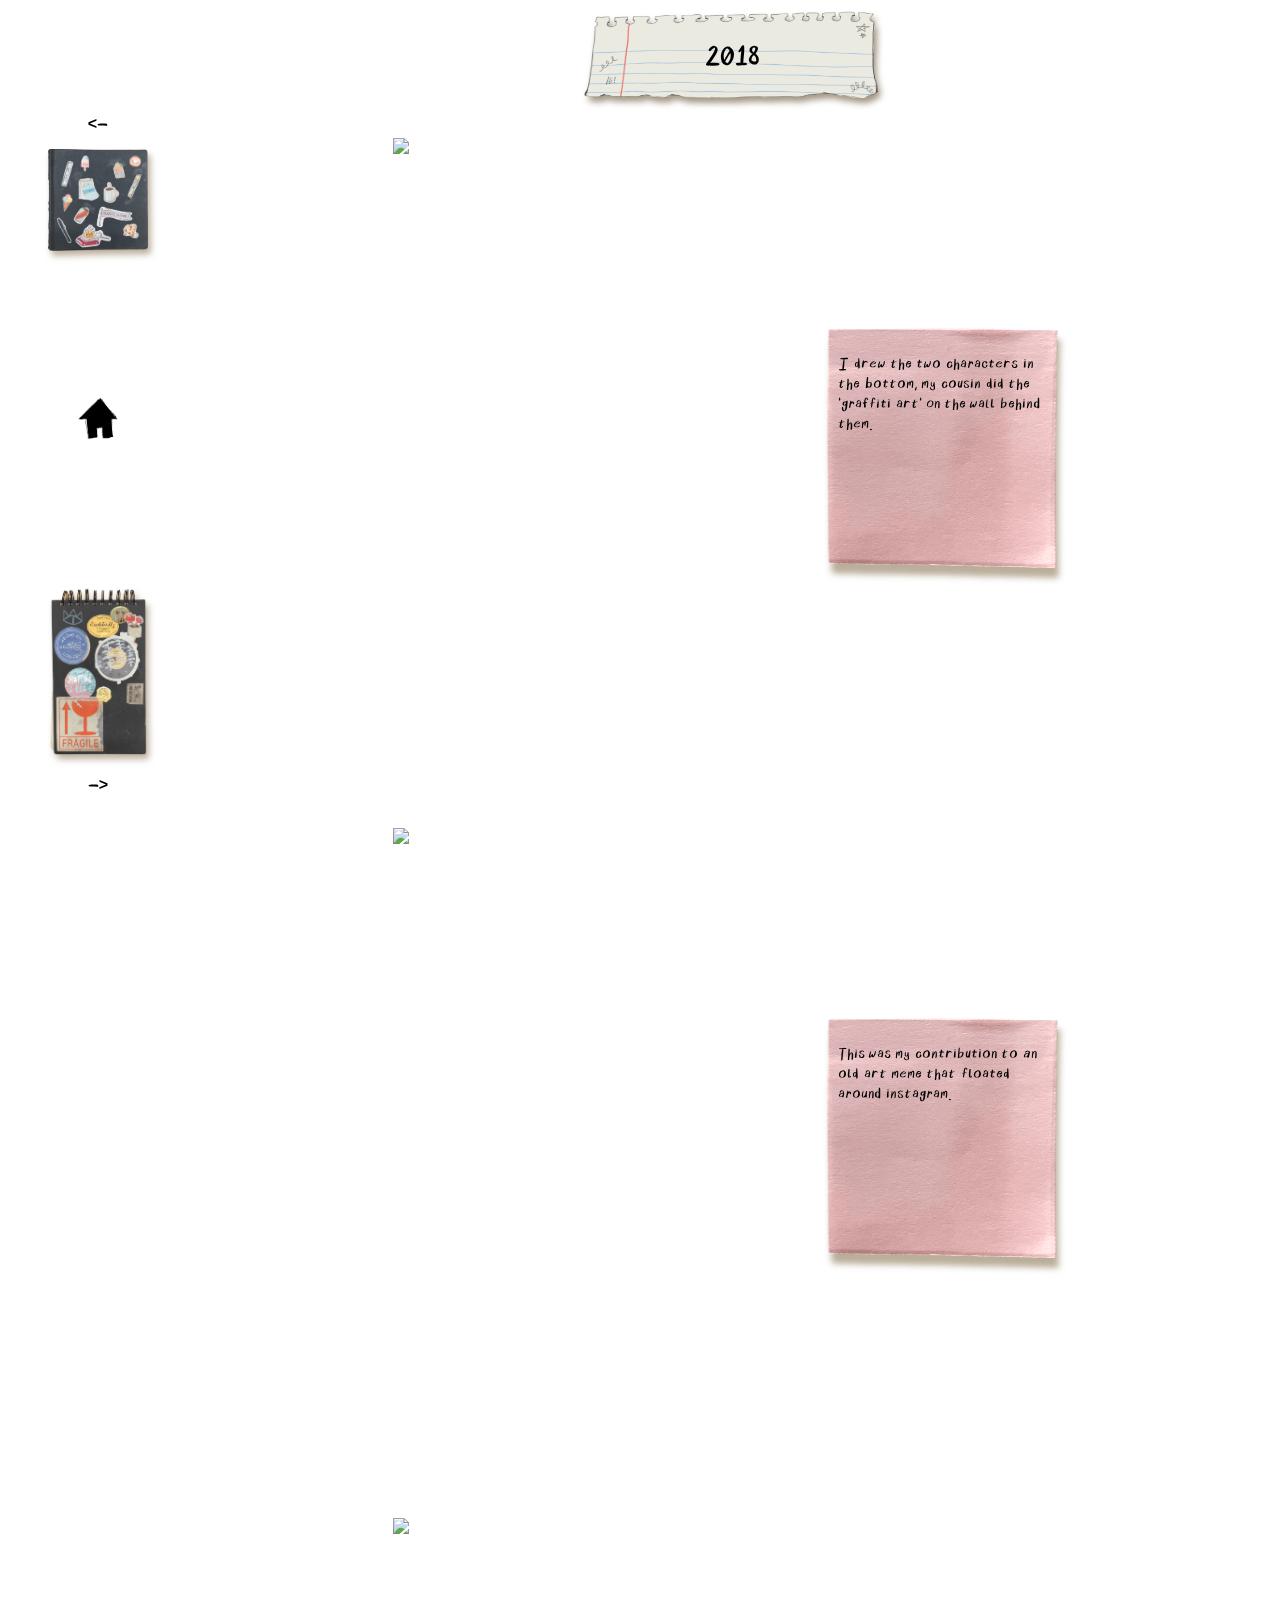
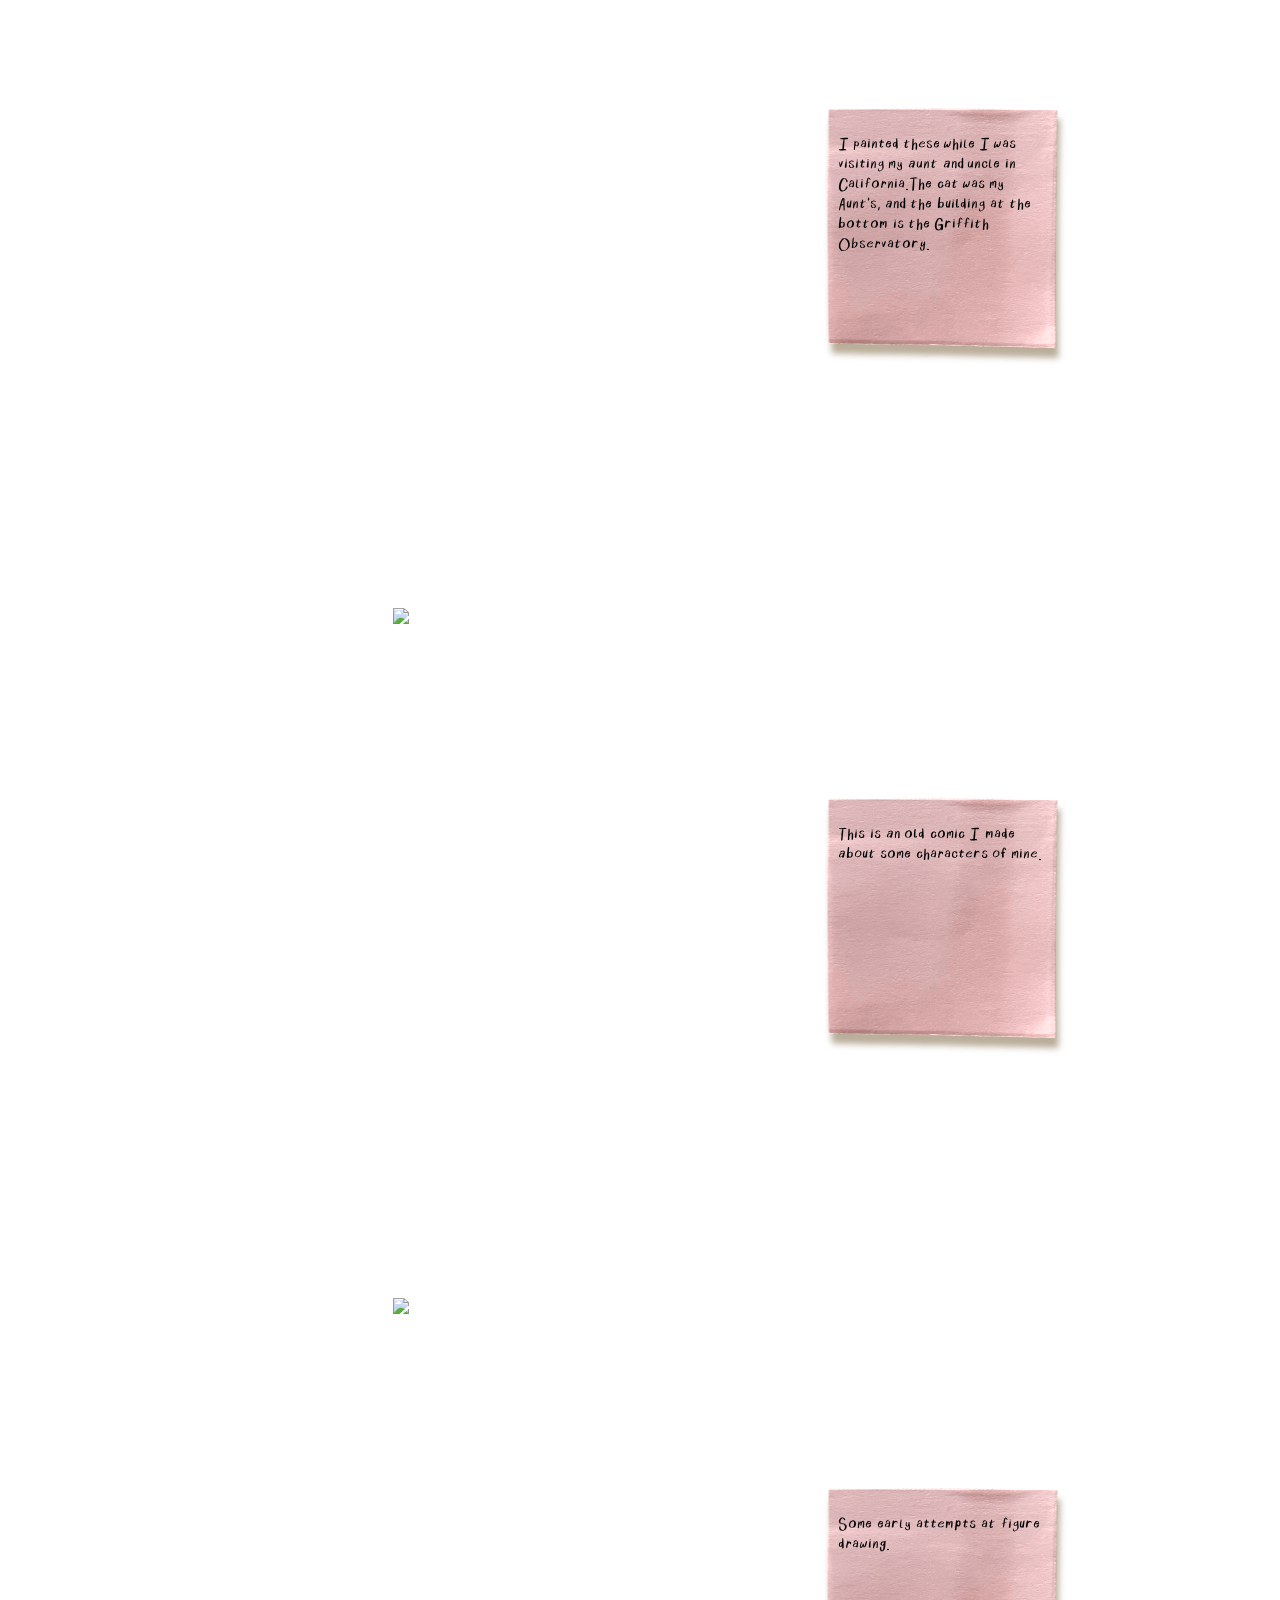
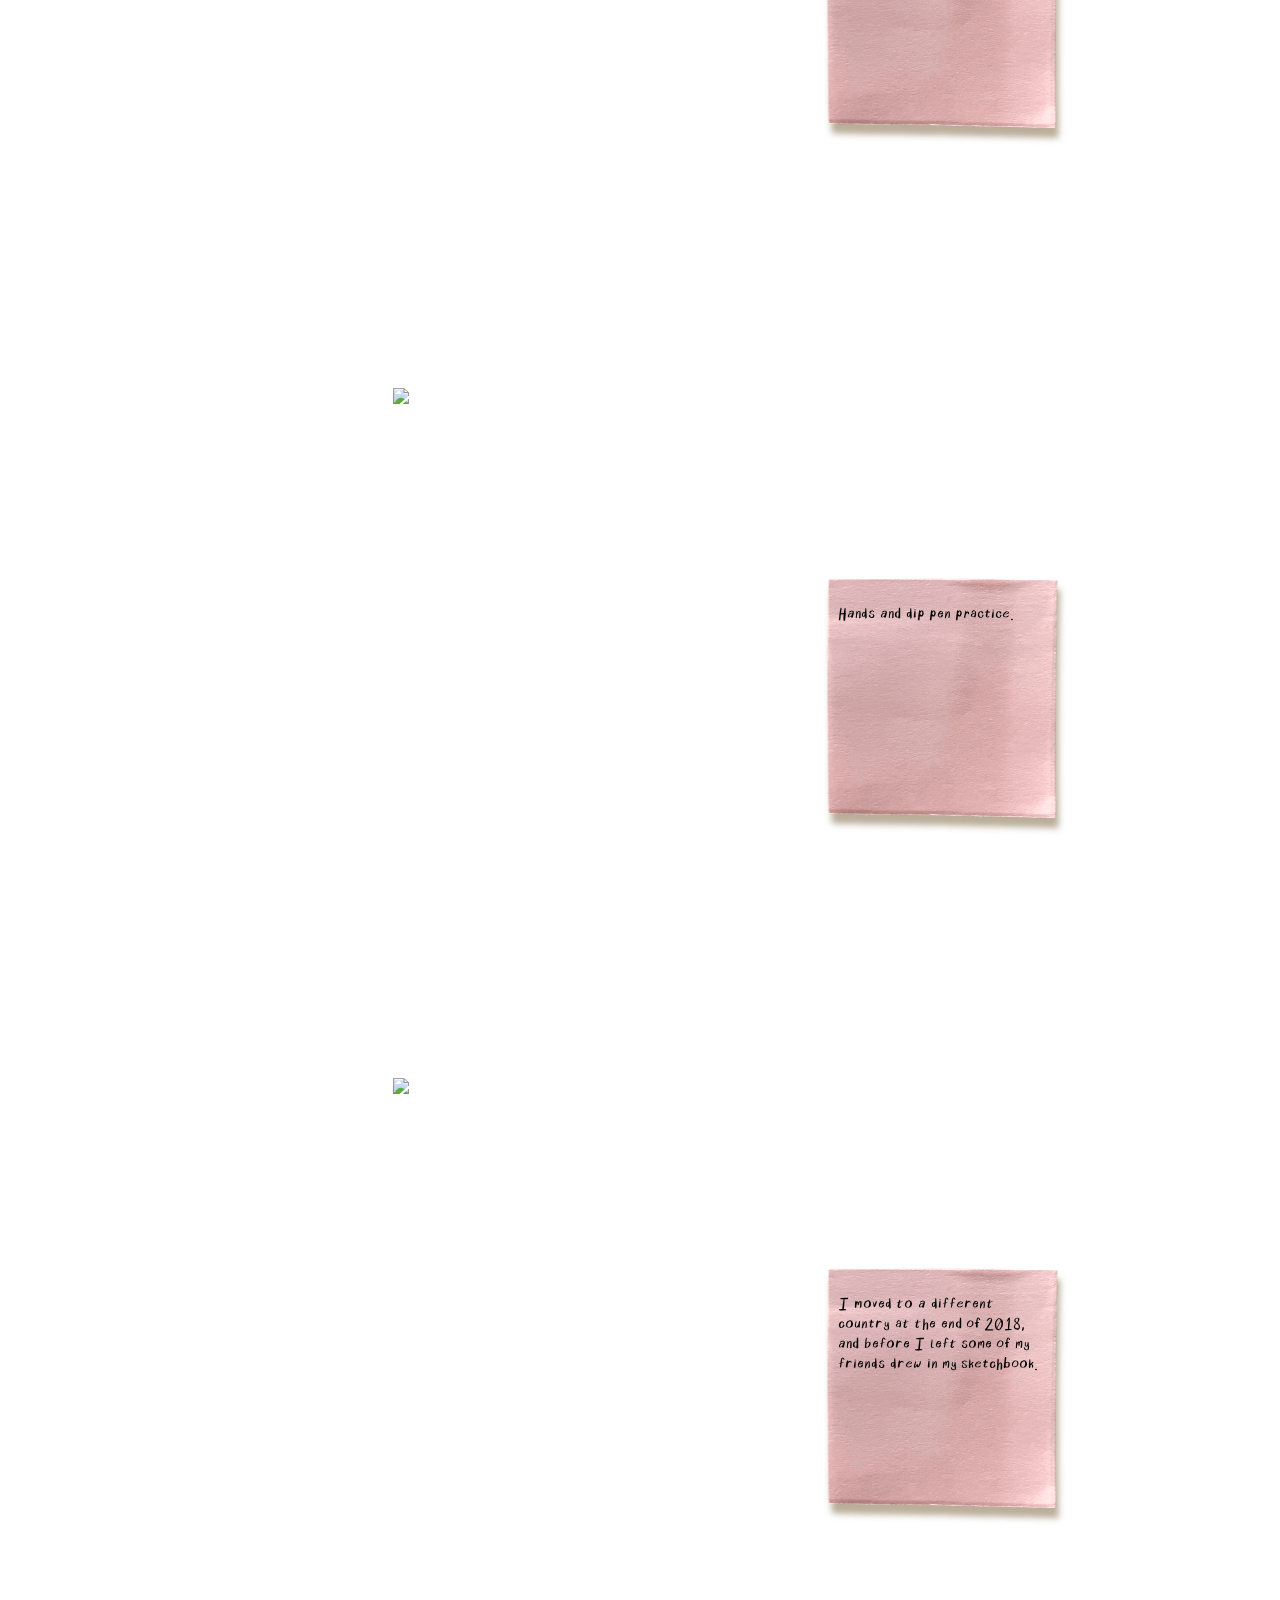
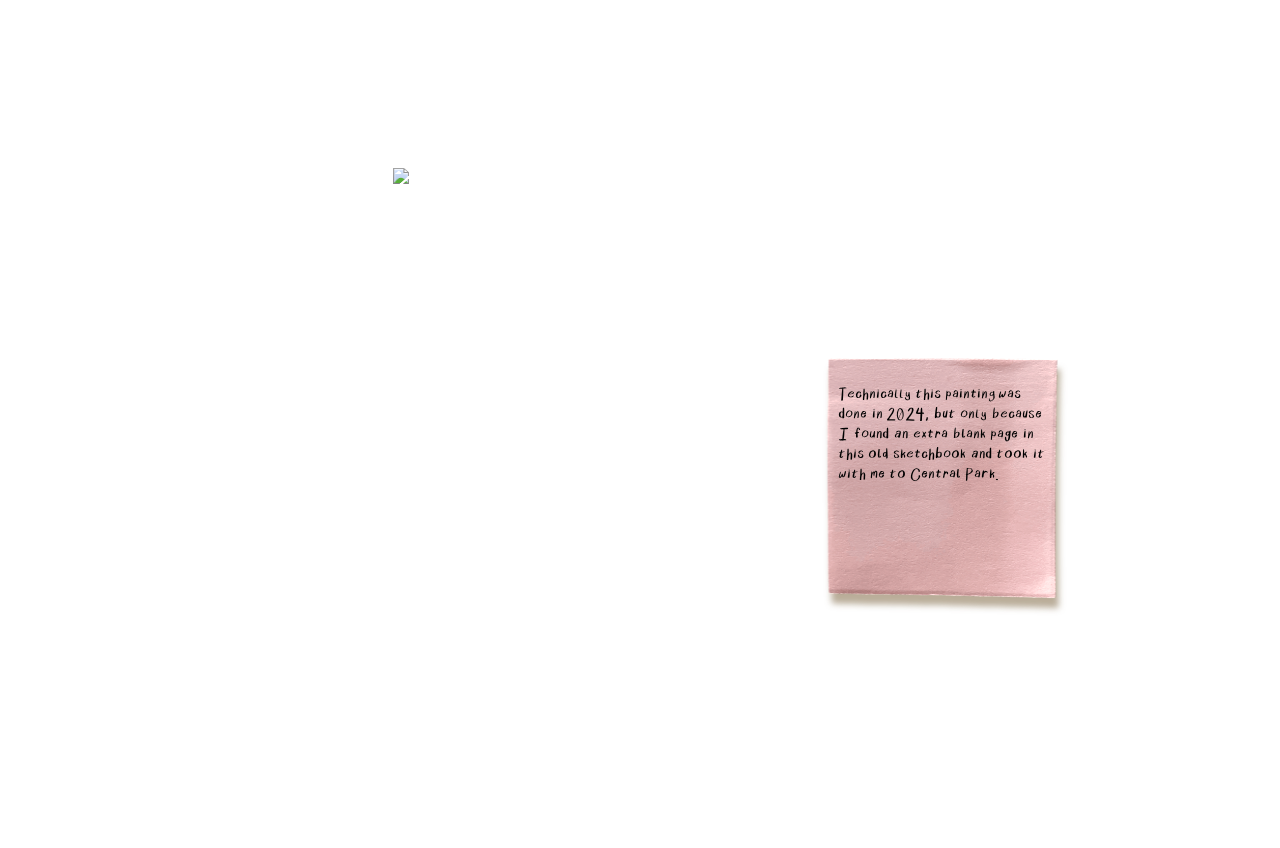
==== 2018.html @ ed13859f "plzplzplz work" ====
<!DOCTYPE html>
<html lang="en">
<head>
    <meta charset="UTF-8">
    <meta name="viewport" content="width=device-width, initial-scale=1.0">
    <link rel="stylesheet" type="text/css" href="style2.css">
    <title>The Pile</title>
</head>
<body>
<div class="wrapper">

    <section class="menu">

        <ul class="menu-wrapper">

            <li class="menu-item">
                <a href="2015.html"> 
                    <p><-</p>
                    <img class="menu-img" src="images/sketchbook2015_1.png" onmouseover="this.src='images/sketchbook2015_2.gif'" onmouseout="this.src='images/sketchbook2015_1.png'">
                </a>
            </li>

            <li class="menu-item">
                <a href="index.html">
                    <img id="home" src="images/Home.png">
                </a>
            </li>

        <li class="menu-item">
            <a href="2018_2.html">
                <a href="2018_2.html">
                    <img class="menu-img" src="images/sketchbook2018_2_1.png" onmouseover="this.src='images/sketchbook2018_2_3.gif'" onmouseout="this.src='images/sketchbook2018_2_1.png'" >
                <p>-></p>
            </a>
        </li>
        </ul>

    </section>

    <section class="main-content">
        <div class="main-grid">

            <section class="title">
                <div class="main-title-wrapper">
                    <h2 id="main-title">2018</h2>
                </div>
            </section>

            <section class="content">
                <div class="row" id="row1">
                    <img id="img1_2015" src="sketchbook/IMG_5677.JPG">
                    <div class="note">
                        <p class="note-text"> I drew the two characters in the bottom, my cousin did the 'graffiti art' on the wall behind them.</p>
                    </div>
                </div>

                <div class="row" id="row2">
                    <img id="img2_2015" src="sketchbook/IMG_5678.JPG">
                    <div class="note">
                        <p class="note-text"> This was my contribution to an old art meme that floated around instagram.</p>
                    </div>
                </div>

                <div class="row" id="row3">
                    <img id="img3_2015" src="sketchbook/IMG_5679.JPG">
                    <div class="note">
                        <p class="note-text"> I painted these while I was visiting my aunt and uncle in California.The cat was my Aunt's, and the building at the bottom is the Griffith Observatory.</p>
                    </div>
                </div>

                <div class="row" id="row4">
                    <img id="img4_2015" src="sketchbook/IMG_5680.JPG">
                    <div class="note">
                        <p class="note-text"> This is an old comic I made about some characters of mine.</p>
                    </div>
                </div>

                <div class="row" id="row5">
                    <img id="img5_2015" src="sketchbook/IMG_5681.JPG">
                    <div class="note">
                        <p class="note-text"> Some early attempts at figure drawing.</p>
                    </div>
                </div>

                <div class="row" id="row6">
                    <img id="img6_2015" src="sketchbook/IMG_5682.JPG">
                    <div class="note">
                        <p class="note-text"> Hands and dip pen practice.</p>
                    </div>
                </div>

                <div class="row" id="row7">
                    <img id="img7" src="sketchbook/IMG_5683.JPG">
                    <div class="note">
                        <p class="note-text"> I moved to a different country at the end of 2018, and before I left some of my friends drew in my sketchbook.</p>
                    </div>
                </div>

                <div class="row" id="row8">
                    <img id="img8_2015" src="sketchbook/IMG_5684.JPG">
                    <div class="note">
                        <p class="note-text"> Technically this painting was done in 2024, but only because I found an extra blank page in this old sketchbook and took it with me to Central Park.</p>
                    </div>
                </div>

            </section>

        </div>
    </section>

</div>
</body>
</html>
---- style2.css ----
html {
    box-sizing: border-box;
}
*,*:before,*:after {
    box-sizing:inherit;
}

@font-face {
    font-family: 'Handwriting';
    src: url(fonts/Handwriting-Regular.ttf) format('truetype'),
        url(fonts/Handwriting-Regular.woff) format('woff'),
        url(fonts/Handwriting-Regular.woff2) format('woff2'),
        url(fonts/Handwriting-Regular.eot) format('eot'),
        url(fonts/Handwriting-Regular.otf) format('opentype');
    font-weight: regular;
    font-size: 16px;
}

body {
    align-items: center;
    background-image: url('images/wood.png');
    background-size: cover;
    background-attachment: fixed;
    max-height: 100vh;
}

.wrapper {
    display: grid;
    grid-template-areas: "menu main";
    grid-template-columns: 1fr 6fr;
}

/* Title styling */

.title {
    grid-area: "title";
    background-image: url('images/wood.png');
    background-size: cover;
    background-attachment: fixed;
    max-height: 100vh;
    position: sticky;
    top: 0;
    z-index: 3;
}

.main-title-wrapper {
    display: flex;
    justify-content: center;
    align-items: center;
    background-image: url('images/notecard.png');
    background-size: 325px 115px;
    background-repeat: no-repeat;
    background-position: center;
    min-height: 90px;
    min-width: 325px;
    filter: drop-shadow(3px 5px 3px rgba(101, 79, 46, 0.6));
}

#main-title {
    padding-top: 5px;
    padding-left: 5px;
    font-family: 'Handwriting', sans-serif;
}

/* Menu */

.menu {
    display: flex;
    grid-area: "menu";
    height: 97vh;
    position: sticky;
    top: 0;
    left: 0;
}

.menu-img {
    width: 100px;
    height: auto;
    filter: drop-shadow(3px 5px 3px rgba(124, 98, 60, 0.5));
}

#home {
    width: 40px;
    height: auto;
}

#home:hover {
    animation: wobble 1s infinite;
}

@keyframes wobble{
    0% { transform: rotate(0deg); }
    20% { transform: rotate(4deg); }
    40% { transform: rotate(8deg); }
    60% { transform: rotate(-4deg); }
    80% { transform: rotate(-8deg); }
    100% { transform: rotate(0deg); }
}

.menu-wrapper {
    display: flex;
    flex-direction: column;
    align-items: center;
    justify-content: space-around;
    list-style-type: none;
    align-self: center;
    height: 97vh;
    padding-top: 20px;
    margin-top: 5px;
    margin-bottom: 5px;
}

a {
    text-decoration: none;
    color: black;
    font-family: 'Handwriting', sans-serif;
    text-align: center;
    font-weight: bold;
}

/* Main */

.main-content {
    grid-area: "main";
    padding-bottom: 50px;
}

.main-grid {
    grid-template-rows: 1fr 5fr;
}

.content {
    display: grid;
    grid-template-areas: 
    "row1"
    "row2"
    "row3"
    "row4"
    "row5"
    "row6"
    "row7"
    "row8";
    grid-template-rows: 1fr;
    gap: 60px;
}

.row {
    display: flex;
    flex-direction: row;
    align-items: center;
    justify-content: space-around;
    height: 70vh;
    width: auto;
}

#extra-row {
    height: 200px;
    width: auto;
    margin-bottom: 40px;
}

.row img {
    height: 70vh;
    width: auto;
}

.note {
    height: 250px;
    width: 250px;
    background-image: url('images/Blue-note.png');
    background-repeat: no-repeat;
    background-size: 270px 270px;
    background-position: center;
    filter: drop-shadow(3px 10px 3px rgba(101, 79, 46, 0.5)) brightness(1.15);
}

.note-text {
    font-family: 'Handwriting', sans-serif;
    padding: 10px;
    padding-left: 20px;
    padding-right: 20px;
    line-height: 20px;
}

#img7_2015 {
    height: 55vh;
    width: auto;
}

#img5_2020 {
    height: auto;
    width: 75vw;
}

#row1 {
    grid-area:"row1";
    margin-top: 40px;
}

#row2 {
    grid-area:"row2";
}

#row3 {
    grid-area:"row3";
}

#row4 {
    grid-area:"row4";
}

#row5 {
    grid-area:"row5";
}

#row5_2020 {
    grid-area:"row5";
    display: flex;
    flex-direction: column;
    height: 300px;
}

#row6 {
    grid-area:"row6";
}

#row7 {
    grid-area:"row7";
}

#row8 {
    grid-area:"row8";
}
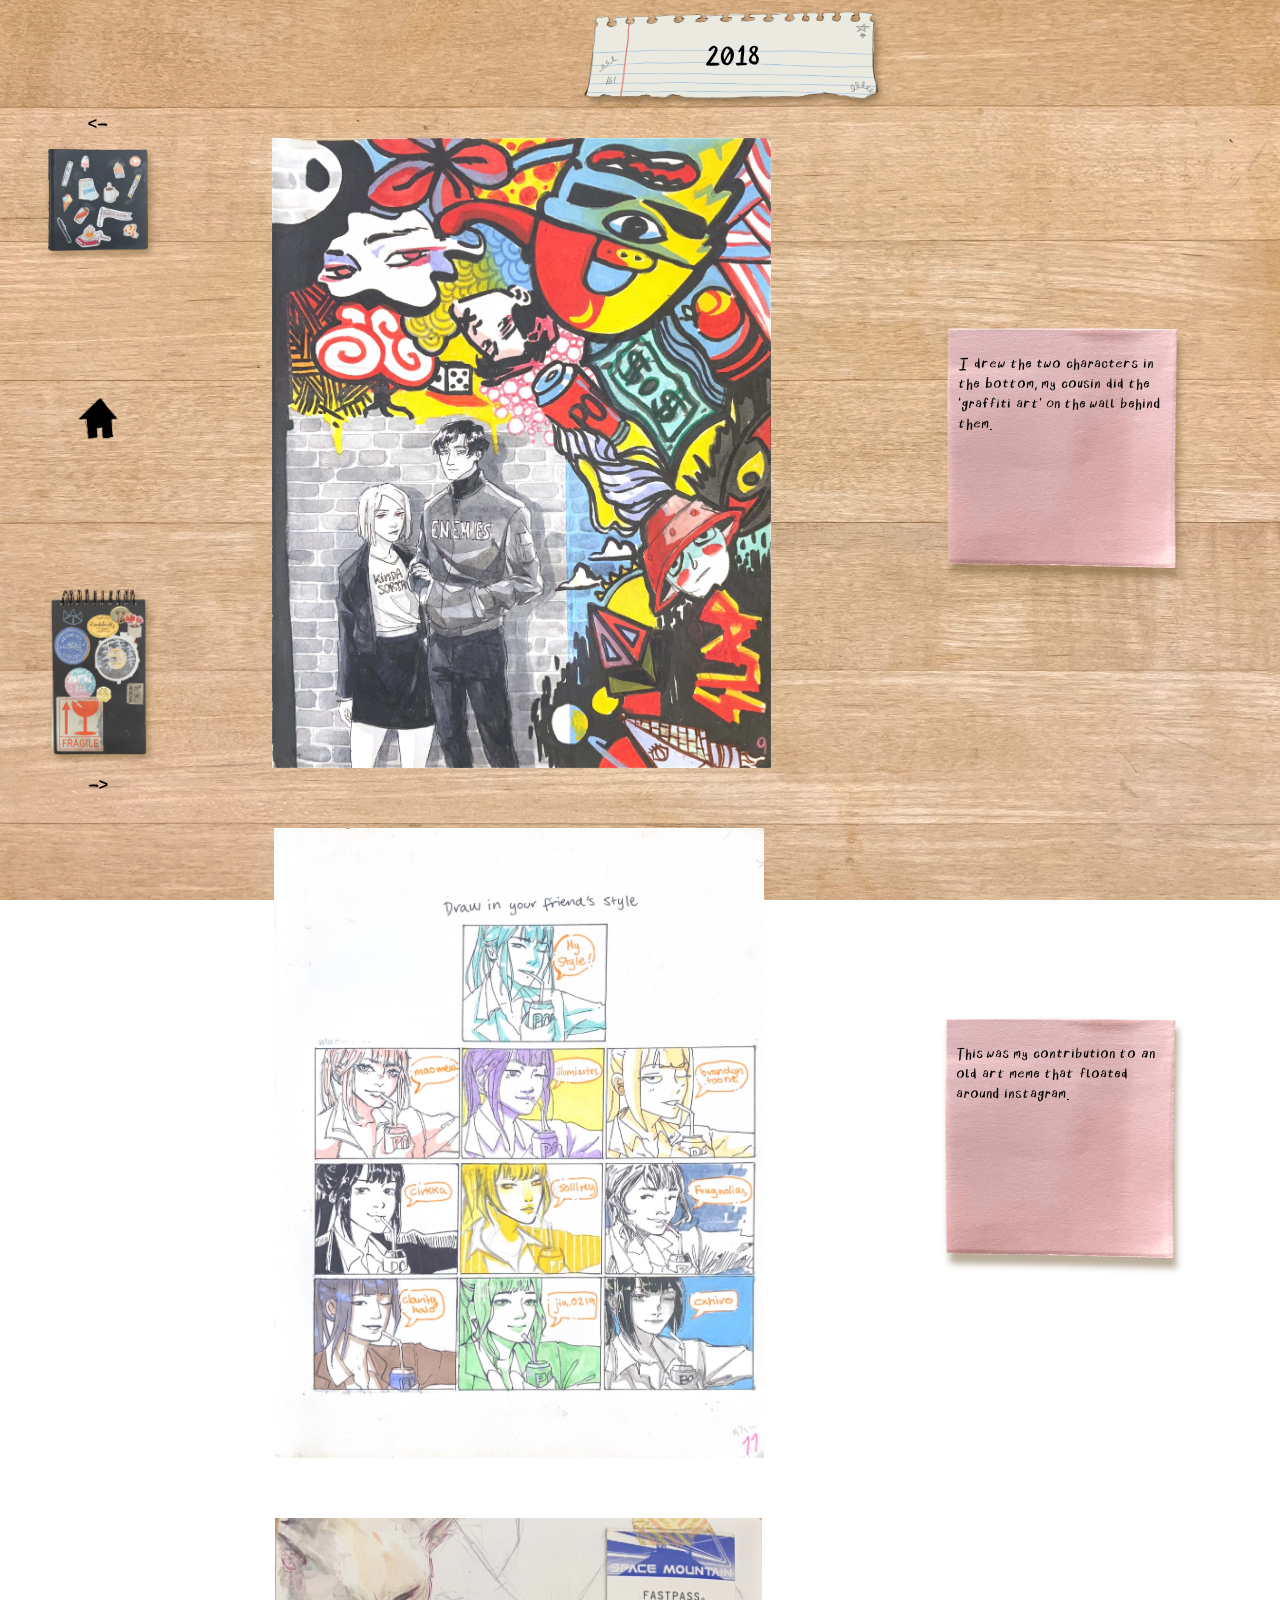
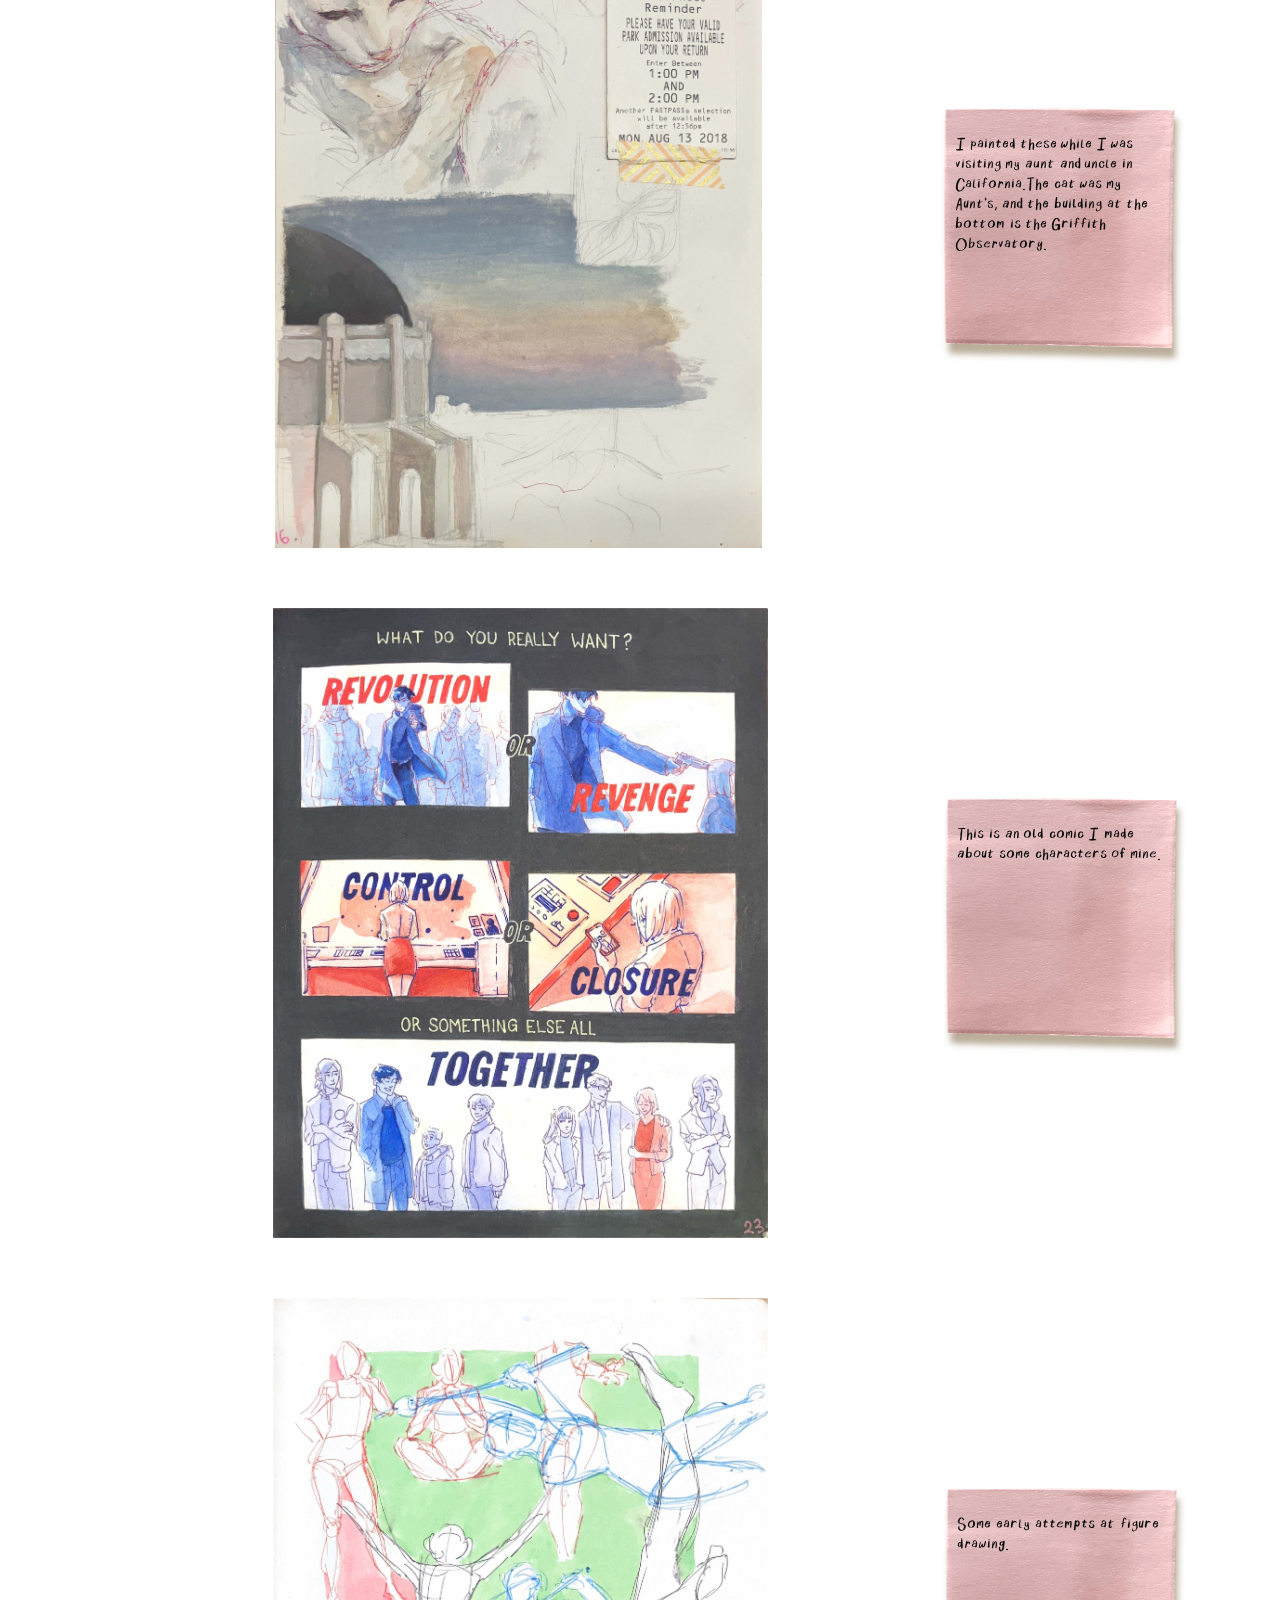
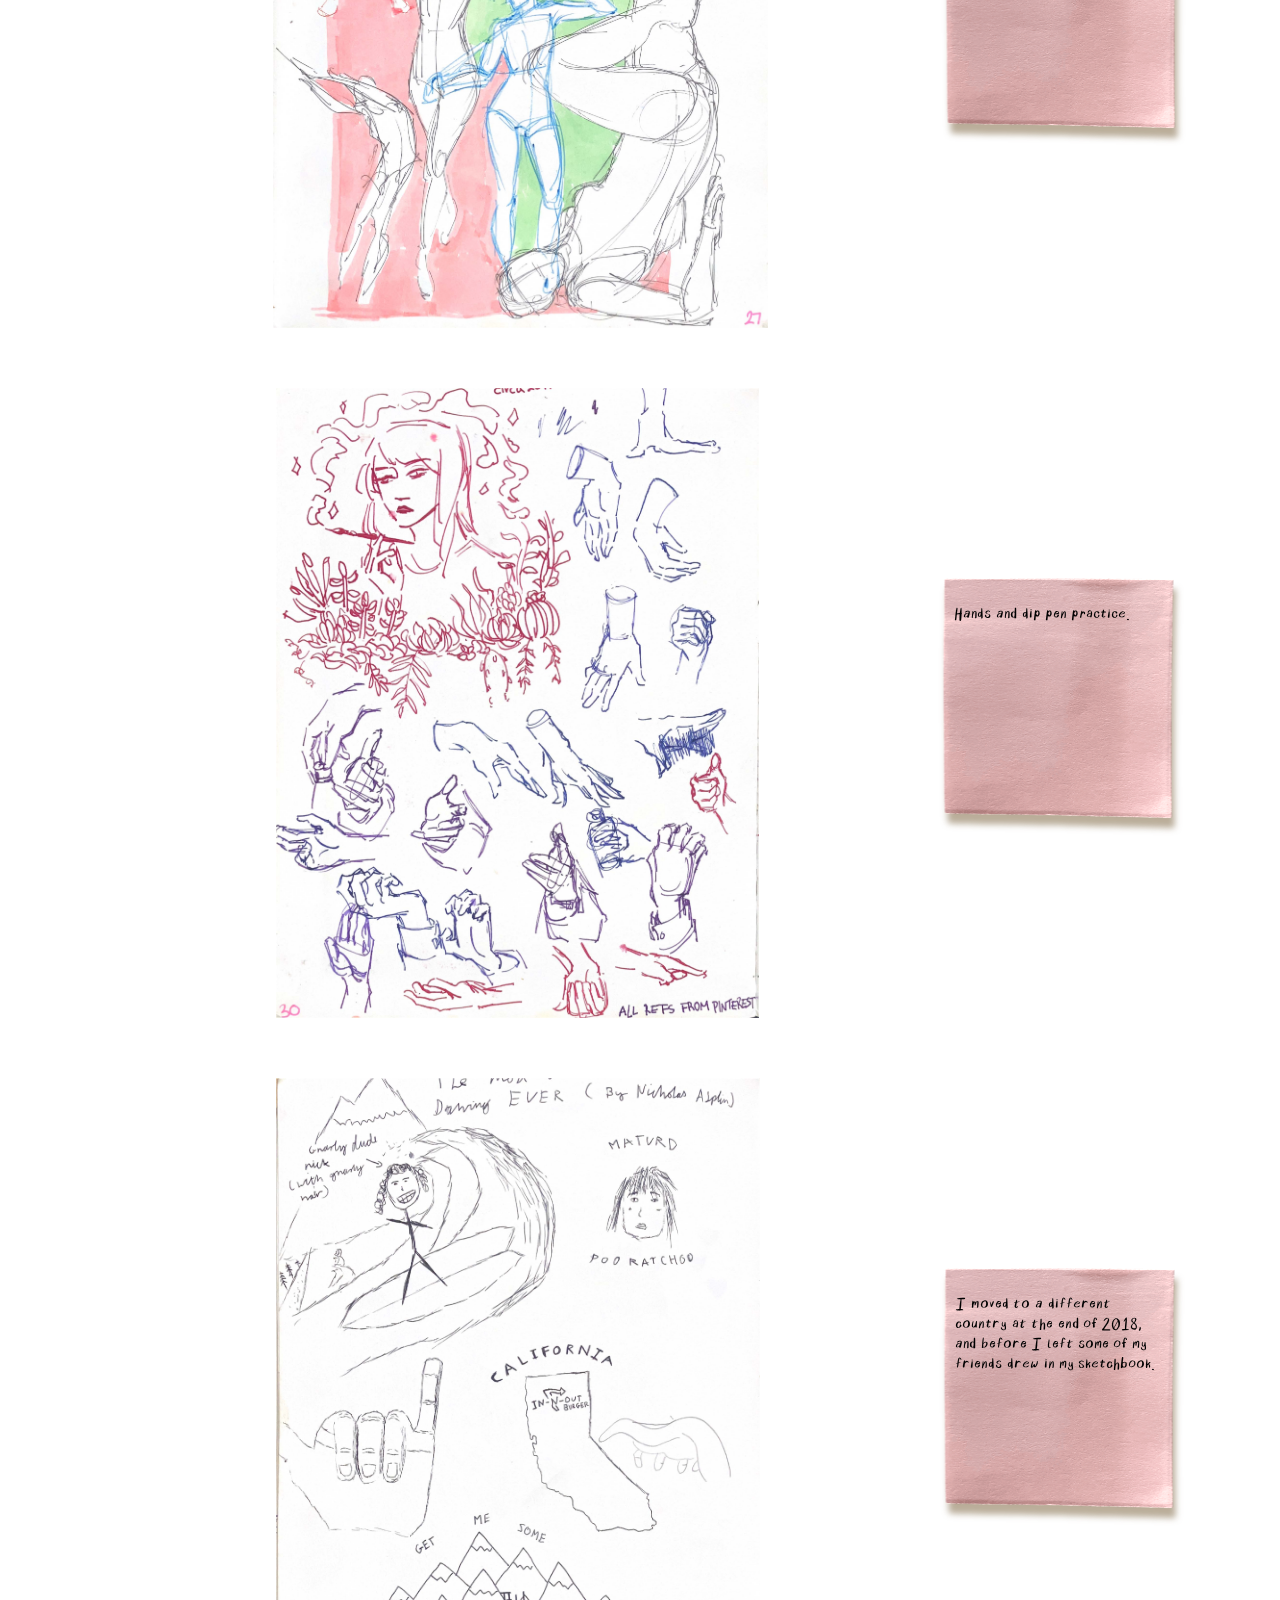
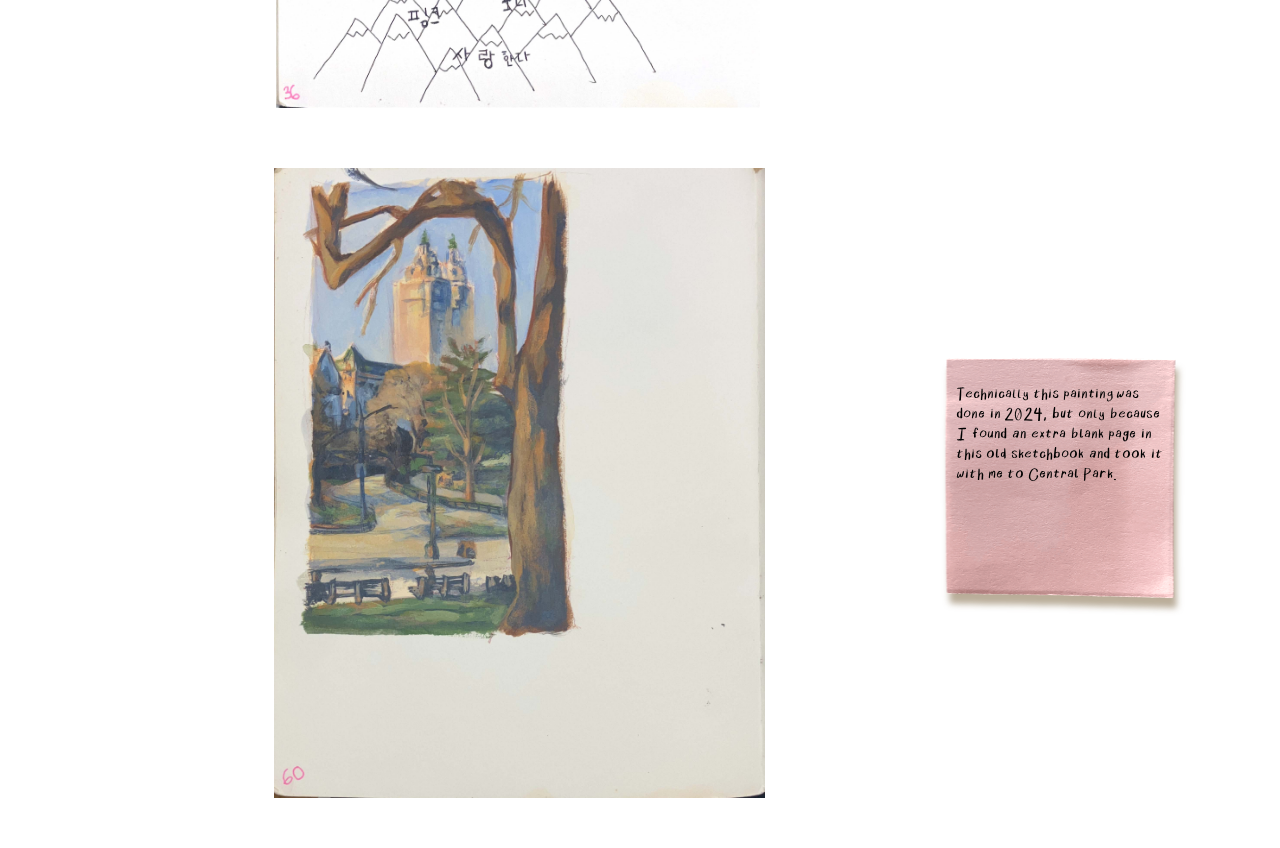
==== commit 373290d7: "ugh" ====
--- a/2018.html
+++ b/2018.html
@@ -48,56 +48,56 @@
 
             <section class="content">
                 <div class="row" id="row1">
-                    <img id="img1_2015" src="sketchbook/IMG_5677.JPG">
+                    <img id="img1_2015" src="sketchbook/IMG_5677.jpg">
                     <div class="note">
                         <p class="note-text"> I drew the two characters in the bottom, my cousin did the 'graffiti art' on the wall behind them.</p>
                     </div>
                 </div>
 
                 <div class="row" id="row2">
-                    <img id="img2_2015" src="sketchbook/IMG_5678.JPG">
+                    <img id="img2_2015" src="sketchbook/IMG_5678.jpg">
                     <div class="note">
                         <p class="note-text"> This was my contribution to an old art meme that floated around instagram.</p>
                     </div>
                 </div>
 
                 <div class="row" id="row3">
-                    <img id="img3_2015" src="sketchbook/IMG_5679.JPG">
+                    <img id="img3_2015" src="sketchbook/IMG_5679.jpg">
                     <div class="note">
                         <p class="note-text"> I painted these while I was visiting my aunt and uncle in California.The cat was my Aunt's, and the building at the bottom is the Griffith Observatory.</p>
                     </div>
                 </div>
 
                 <div class="row" id="row4">
-                    <img id="img4_2015" src="sketchbook/IMG_5680.JPG">
+                    <img id="img4_2015" src="sketchbook/IMG_5680.jpg">
                     <div class="note">
                         <p class="note-text"> This is an old comic I made about some characters of mine.</p>
                     </div>
                 </div>
 
                 <div class="row" id="row5">
-                    <img id="img5_2015" src="sketchbook/IMG_5681.JPG">
+                    <img id="img5_2015" src="sketchbook/IMG_5681.jpg">
                     <div class="note">
                         <p class="note-text"> Some early attempts at figure drawing.</p>
                     </div>
                 </div>
 
                 <div class="row" id="row6">
-                    <img id="img6_2015" src="sketchbook/IMG_5682.JPG">
+                    <img id="img6_2015" src="sketchbook/IMG_5682.jpg">
                     <div class="note">
                         <p class="note-text"> Hands and dip pen practice.</p>
                     </div>
                 </div>
 
                 <div class="row" id="row7">
-                    <img id="img7" src="sketchbook/IMG_5683.JPG">
+                    <img id="img7" src="sketchbook/IMG_5683.jpg">
                     <div class="note">
                         <p class="note-text"> I moved to a different country at the end of 2018, and before I left some of my friends drew in my sketchbook.</p>
                     </div>
                 </div>
 
                 <div class="row" id="row8">
-                    <img id="img8_2015" src="sketchbook/IMG_5684.JPG">
+                    <img id="img8_2015" src="sketchbook/IMG_5684.jpg">
                     <div class="note">
                         <p class="note-text"> Technically this painting was done in 2024, but only because I found an extra blank page in this old sketchbook and took it with me to Central Park.</p>
                     </div>
--- a/style2.css
+++ b/style2.css
@@ -18,7 +18,7 @@
 
 body {
     align-items: center;
-    background-image: url('images/wood.png');
+    background-image: url('images/wood.jpg');
     background-size: cover;
     background-attachment: fixed;
     max-height: 100vh;
@@ -34,7 +34,7 @@
 
 .title {
     grid-area: "title";
-    background-image: url('images/wood.png');
+    background-image: url('images/wood.jpg');
     background-size: cover;
     background-attachment: fixed;
     max-height: 100vh;
